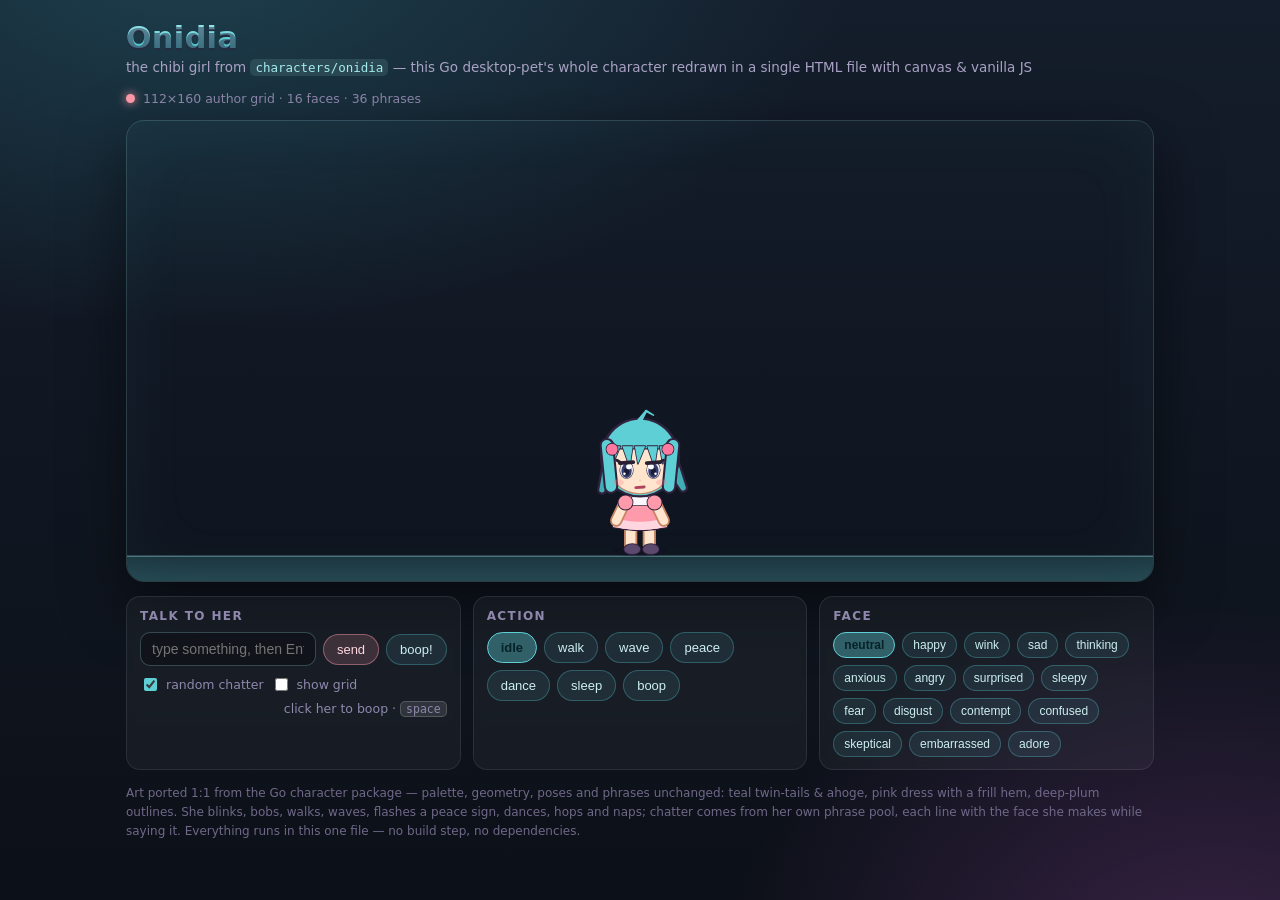
==== onidia.html @ 6a5674d1 "first commit" ====
<!DOCTYPE html>
<html lang="en">
<head>
<meta charset="utf-8">
<meta name="viewport" content="width=device-width, initial-scale=1">
<title>Onidia — chibi desktop pet in one HTML file</title>
<style>
  *{box-sizing:border-box}
  html,body{height:100%}
  body{
    margin:0;color:#e9e6f5;
    font-family:ui-sans-serif,system-ui,"Segoe UI",Roboto,Helvetica,Arial,sans-serif;
    background:
      radial-gradient(1100px 620px at 15% -5%, #1d3f4d 0%, rgba(29,63,77,0) 60%),
      radial-gradient(900px 700px at 95% 110%, #3a2347 0%, rgba(58,35,71,0) 55%),
      linear-gradient(#141d2b,#0c1018);
  }
  .app{max-width:1060px;margin:0 auto;padding:20px 16px 44px;display:flex;flex-direction:column;gap:14px}
  .head{display:flex;align-items:flex-end;justify-content:space-between;gap:16px;flex-wrap:wrap}
  h1{margin:0;font-size:30px;letter-spacing:.5px;
     background:linear-gradient(180deg,#a5ecef,#5fcfd6 55%,#41aeb6);
     -webkit-background-clip:text;background-clip:text;color:transparent;
     text-shadow:0 2px 0 rgba(47,34,62,.5)}
  .sub{margin:4px 0 0;color:#a9a2c4;font-size:13.5px}
  code{background:rgba(165,236,239,.12);color:#a5ecef;padding:1px 5px;border-radius:5px;font-size:12.5px}
  .legend{display:flex;align-items:center;gap:8px;color:#8f88ad;font-size:12.5px}
  .dot{width:9px;height:9px;border-radius:50%;background:#ff9aaa;box-shadow:0 0 10px #ff9aaa}

  .stage-wrap{position:relative;border-radius:18px;overflow:hidden;
    border:1px solid rgba(165,236,239,.18);
    box-shadow:0 22px 60px rgba(0,0,0,.5), inset 0 0 70px rgba(95,207,214,.05)}
  #stage{display:block;width:100%;height:clamp(300px,56vh,460px);cursor:pointer}

  .cards{display:grid;grid-template-columns:repeat(auto-fit,minmax(290px,1fr));gap:12px}
  .card{background:rgba(255,255,255,.045);border:1px solid rgba(255,255,255,.09);
    border-radius:14px;padding:12px 13px;backdrop-filter:blur(4px)}
  .card h2{margin:0 0 9px;font-size:12px;letter-spacing:1.4px;text-transform:uppercase;color:#8f88ad}
  .row{display:flex;flex-wrap:wrap;gap:7px;align-items:center}
  .row.small{margin-top:9px;font-size:12.5px;color:#8f88ad}
  input[type=text]{flex:1 1 150px;min-width:130px;background:rgba(0,0,0,.28);color:#f2eefc;
    border:1px solid rgba(165,236,239,.25);border-radius:10px;padding:8px 11px;font-size:14px;outline:none}
  input[type=text]:focus{border-color:#5fcfd6;box-shadow:0 0 0 3px rgba(95,207,214,.18)}
  .btn{background:rgba(95,207,214,.1);color:#cdeff1;border:1px solid rgba(95,207,214,.3);
    border-radius:999px;padding:7px 13px;font-size:13px;cursor:pointer;transition:.15s}
  .btn:hover{background:rgba(95,207,214,.24);transform:translateY(-1px)}
  .btn.primary{background:rgba(255,154,170,.16);border-color:rgba(255,154,170,.45);color:#ffd6e0}
  .btn.primary:hover{background:rgba(255,154,170,.3)}
  .btn.on{background:rgba(95,207,214,.38);color:#06232a;border-color:#5fcfd6;font-weight:600}
  .btn.face{font-size:12px;padding:5px 10px}
  .chk{display:inline-flex;align-items:center;gap:6px;cursor:pointer;user-select:none}
  .chk input{accent-color:#5fcfd6}
  kbd{background:rgba(255,255,255,.1);border:1px solid rgba(255,255,255,.18);border-radius:5px;
    padding:0 5px;font-size:11.5px;font-family:ui-monospace,monospace}
  .hint{margin-left:auto}
  footer{color:#6f6889;font-size:12px;line-height:1.6}
  footer b{color:#a5ecef;font-weight:600}
</style>
</head>
<body>
<div class="app">
  <header class="head">
    <div>
      <h1>Onidia</h1>
      <p class="sub">the chibi girl from <code>characters/onidia</code> — this Go desktop-pet's whole character redrawn in a single HTML file with canvas &amp; vanilla JS</p>
    </div>
    <div class="legend"><span class="dot"></span>112×160 author grid · 16 faces · 36 phrases</div>
  </header>

  <div class="stage-wrap"><canvas id="stage"></canvas></div>

  <div class="cards">
    <section class="card">
      <h2>Talk to her</h2>
      <div class="row">
        <input id="say" type="text" placeholder="type something, then Enter…" maxlength="140" autocomplete="off">
        <button id="send" class="btn primary">send</button>
        <button id="boop" class="btn">boop!</button>
      </div>
      <div class="row small">
        <label class="chk"><input type="checkbox" id="auto" checked> random chatter</label>
        <label class="chk"><input type="checkbox" id="grid"> show grid</label>
        <span class="hint">click her to boop · <kbd>space</kbd></span>
      </div>
    </section>

    <section class="card">
      <h2>Action</h2>
      <div class="row" id="actions"></div>
    </section>

    <section class="card">
      <h2>Face</h2>
      <div class="row" id="faces"></div>
    </section>
  </div>

  <footer>
    Art ported 1:1 from the Go character package — palette, geometry, poses and phrases unchanged:
    teal twin-tails &amp; ahoge, pink dress with a frill hem, deep-plum outlines.
    She blinks, bobs, walks, waves, flashes a peace sign, dances, hops and naps;
    chatter comes from her own phrase pool, each line with the face she makes while saying it.
    Everything runs in this one file — no build step, no dependencies.
  </footer>
</div>

<script>
'use strict';
// ---------------------------------------------------------------------------
// Onidia — chibi desktop pet, ported to canvas.
//
// This is the Go pet's character redrawn in vanilla JS, so the sprite can be
// opened straight from disk. There is no build step and nothing to install.
//
// Source of truth, kept 1:1 so the two never drift apart:
//   palette, geometry, faces  -> characters/onidia/*.go
//   poses, walk cycle, phrases -> behavior.go
// The art is authored on a fixed 112x160 grid (CX = 56, GROUNDY = 156), and the
// scene is drawn in logical units scaled to CSS pixels; the device-pixel ratio
// is applied only to the canvas context, never to the sprite math.
//
// Drawing order per frame (drawPet) mirrors the Go renderer: hair, legs, body,
// arms, head, then the raised hands on top so waving / peace / disco arms stay
// visible over the hair mass.
// ---------------------------------------------------------------------------

const BASEW = 112, BASEH = 160, CX = 56, GROUNDY = 156;
const TAU = Math.PI * 2;

// The complete Onidia palette (palette.go).
const C = {
  outlineDark: 'rgba(47,34,62,1)', outlineSkin: 'rgba(198,134,100,1)',
  shadow: 'rgba(25,12,35,0.196)',
  hair: 'rgba(95,207,214,1)', hairShade: 'rgba(65,174,182,1)', hairLight: 'rgba(165,236,239,1)',
  tie: 'rgba(255,122,158,1)',
  skin: 'rgba(255,228,206,1)', nose: 'rgba(235,165,140,0.549)', blush: 'rgba(255,120,135,0.275)',
  tear: 'rgba(126,188,255,0.804)', sweat: 'rgba(158,212,255,0.902)', anger: 'rgba(240,78,78,0.922)',
  sclera: 'rgba(253,253,255,1)', iris: 'rgba(54,62,110,1)', pupil: 'rgba(24,28,56,1)', lash: 'rgba(40,32,50,1)',
  mouth: 'rgba(176,66,90,1)', tongue: 'rgba(231,126,143,1)',
  dress: 'rgba(255,154,170,1)', frill: 'rgba(255,214,224,1)', collar: 'rgba(250,248,252,1)',
  shoe: 'rgba(92,74,110,1)',
};

// Phrases: each line carries the face she makes while saying it (phrases.go).
const PHRASES = [
  ['mew~', 'happy'], ['hi there!', 'happy'], ['nice day, huh?', 'happy'],
  ['*stretches*', 'sleepy'], ['boop!', 'wink'], ['you got this!', 'happy'],
  ['brb, napping', 'sleepy'], ['feed me?', 'sad'], ['keep going!', 'happy'],
  ['<3', 'wink'], ['so sleepy...', 'sleepy'], ['watcha doing?', 'thinking'],
  ['la la la~', 'happy'], ['high four!', 'happy'], ['i can walk!', 'happy'],
  ['hmm... where did my sock go?', 'thinking'], ['did i leave the oven on??', 'anxious'],
  ['that shadow moved on its own!!', 'anxious'], ['hey! who took my snack?!', 'angry'],
  ['hmph.', 'angry'], ["ouch... that hurt...", 'sad'], ["i'm fine... really...", 'sad'],
  ['?! you startled me!', 'surprised'], ['*yawn* five more minutes', 'sleepy'],
  ['eep!!', 'fear'], ['that shadow is back!!', 'fear'], ['ew, gross!', 'disgust'],
  ['yuck, no thanks', 'disgust'], ['hmph. as if.', 'contempt'],
  ['sure, keep telling yourself that', 'contempt'], ['wait... what??', 'confused'],
  ["huh? i don't get it", 'confused'], ['are you sure about that?', 'skeptical'],
  ['yeah... right...', 'skeptical'], ["w-wait, don't stare!!", 'embarrassed'],
  ['that was so embarrassing...', 'embarrassed'], ['awoo~!', 'adore'],
  ["you're so warm...", 'adore'], ['nailed it!!', 'happy'],
];

const EXPR_NAMES = ['neutral', 'happy', 'wink', 'sad', 'thinking', 'anxious', 'angry', 'surprised',
  'sleepy', 'fear', 'disgust', 'contempt', 'confused', 'skeptical', 'embarrassed', 'adore'];

// ---- canvas plumbing -------------------------------------------------------

const cv = document.getElementById('stage');
const ctx = cv.getContext('2d');
let S = 4;               // device pixels per logical unit (set on resize)
let viewW = 0, viewH = 0;

function resize() {
  const dpr = Math.min(window.devicePixelRatio || 1, 2);
  const r = cv.getBoundingClientRect();
  viewW = r.width; viewH = r.height;          // CSS pixels; the scene is drawn in these
  cv.width = Math.round(r.width * dpr);
  cv.height = Math.round(r.height * dpr);
  S = Math.max(0.7, (viewH / BASEH) * 0.36);  // 50% smaller
  ctx.setTransform(1, 0, 0, 1, 0, 0);
}

// ---- drawing primitives (mirrors canvas/canvas.go) -------------------------

function ellipsePath(x, y, rx, ry, rotDeg) {
  ctx.beginPath();
  ctx.ellipse(x, y, Math.abs(rx), Math.abs(ry), (rotDeg || 0) * Math.PI / 180, 0, TAU);
}
function circlePath(x, y, r) { ellipsePath(x, y, r, r, 0); }
function polyPath(pts) {
  ctx.beginPath();
  ctx.moveTo(pts[0][0], pts[0][1]);
  for (let i = 1; i < pts.length; i++) ctx.lineTo(pts[i][0], pts[i][1]);
  ctx.closePath();
}
// Taper: a quad joining a round cap at (x1,y1) of radius r1 to one at (x2,y2) of r2.
function taperPath(x1, y1, x2, y2, r1, r2) {
  const a = Math.atan2(y2 - y1, x2 - x1);
  ctx.beginPath();
  ctx.arc(x1, y1, r1, a + Math.PI / 2, a - Math.PI / 2);
  ctx.arc(x2, y2, r2, a - Math.PI / 2, a + Math.PI / 2);
  ctx.closePath();
}

function fEllipse(x, y, rx, ry, rot, col) { ellipsePath(x, y, rx, ry, rot); ctx.fillStyle = col; ctx.fill(); }
function fCircle(x, y, r, col) { circlePath(x, y, r); ctx.fillStyle = col; ctx.fill(); }
function fPoly(pts, col) { polyPath(pts); ctx.fillStyle = col; ctx.fill(); }
function fCapsule(x1, y1, x2, y2, r, col) {
  ctx.lineCap = 'round'; ctx.strokeStyle = col; ctx.lineWidth = r * 2;
  ctx.beginPath(); ctx.moveTo(x1, y1); ctx.lineTo(x2, y2); ctx.stroke();
}
function fTaper(x1, y1, x2, y2, r1, r2, col) { taperPath(x1, y1, x2, y2, r1, r2); ctx.fillStyle = col; ctx.fill(); }

// Outlined variants: stroke the boundary (half in, half out), then fill over
// the inner half — the same ring the Go canvas blits per shape.
function ring(col, ow) { ctx.lineJoin = 'round'; ctx.strokeStyle = col; ctx.lineWidth = ow; ctx.stroke(); }
function oEllipse(x, y, rx, ry, rot, ow, fill, oc) {
  ellipsePath(x, y, rx, ry, rot); ring(oc, ow); ctx.fillStyle = fill; ctx.fill();
}
function oCircle(x, y, r, ow, fill, oc) { oEllipse(x, y, r, r, 0, ow, fill, oc); }
function oPoly(pts, ow, fill, oc) { polyPath(pts); ring(oc, ow); ctx.fillStyle = fill; ctx.fill(); }
function oCapsule(x1, y1, x2, y2, r, ow, fill, oc) {
  ctx.lineCap = 'round';
  ctx.strokeStyle = oc; ctx.lineWidth = (r + ow) * 2;
  ctx.beginPath(); ctx.moveTo(x1, y1); ctx.lineTo(x2, y2); ctx.stroke();
  ctx.strokeStyle = fill; ctx.lineWidth = r * 2;
  ctx.beginPath(); ctx.moveTo(x1, y1); ctx.lineTo(x2, y2); ctx.stroke();
}
function oTaper(x1, y1, x2, y2, r1, r2, ow, fill, oc) {
  taperPath(x1, y1, x2, y2, r1 + ow, r2 + ow); ctx.fillStyle = oc; ctx.fill();
  taperPath(x1, y1, x2, y2, r1, r2); ctx.fillStyle = fill; ctx.fill();
}

// ---- eyes (face_parts.go) --------------------------------------------------

// Standard open anime eye; idx/idy shift the gaze, ik scales iris+pupil.
function eyeOpenStd(ex, eyeY, side, idx, idy, ik) {
  oEllipse(ex, eyeY, 6.2, 8.2, 0, 1.2, C.sclera, C.lash);
  fEllipse(ex + idx, eyeY + 0.8 + idy * ik, 5.0 * ik, 7.0 * ik, 0, C.iris);
  fEllipse(ex + idx, eyeY + 1.6 + idy * ik, 2.5 * ik, 3.7 * ik, 0, C.pupil);
  fCircle(ex + idx - 2.2 * side * ik, eyeY + 0.8 + idy * ik - 4.0 * ik, 2.6 * ik, C.sclera);
  fCircle(ex + idx + 2.0 * side * ik, eyeY + 0.8 + idy * ik + 2.8 * ik, 1.2 * ik, C.sclera);
  fCapsule(ex - 6.4, eyeY - 6.6, ex + 6.4, eyeY - 7.6, 1.9, C.lash);            // upper lash
  fCapsule(ex + side * 6.2, eyeY - 7.4, ex + side * 9.4, eyeY - 9.4, 1.4, C.lash); // wing
}
// Shocked eye: extra white all around a normal-size iris.
function eyeBig(ex, eyeY, side) {
  oEllipse(ex, eyeY, 7.3, 9.7, 0, 1.2, C.sclera, C.lash);
  fEllipse(ex, eyeY + 0.6, 4.6, 6.6, 0, C.iris);
  fEllipse(ex, eyeY + 1.2, 2.2, 3.4, 0, C.pupil);
  fCircle(ex - 2.2 * side, eyeY - 3.4, 2.4, C.sclera);
  fCircle(ex + 2.0 * side, eyeY + 3.9, 1.2, C.sclera);
  fCapsule(ex - 7.2, eyeY - 8.2, ex + 7.2, eyeY - 9.0, 1.9, C.lash);
  fCapsule(ex + side * 7.0, eyeY - 8.8, ex + side * 10.2, eyeY - 10.8, 1.4, C.lash);
}
// Wide whites around a shrunken iris (anxiety / fear).
function eyeStartled(ex, eyeY, side) {
  oEllipse(ex, eyeY, 6.8, 9.0, 0, 1.2, C.sclera, C.lash);
  fEllipse(ex, eyeY + 0.5, 3.1, 4.3, 0, C.iris);
  fEllipse(ex, eyeY + 0.9, 1.5, 2.3, 0, C.pupil);
  fCircle(ex - 1.6 * side, eyeY - 2.2, 1.4, C.sclera);
  fCapsule(ex - 6.8, eyeY - 7.2, ex + 6.8, eyeY - 8.2, 1.9, C.lash);
  fCapsule(ex + side * 6.6, eyeY - 8.0, ex + side * 9.6, eyeY - 10.0, 1.4, C.lash);
}
// Adoring eye: extra-big sparkling whites around a big shiny iris.
function eyeAdore(ex, eyeY, side) {
  oEllipse(ex, eyeY, 8.0, 10.6, 0, 1.2, C.sclera, C.lash);
  fEllipse(ex, eyeY + 0.8, 5.4, 7.6, 0, C.iris);
  fEllipse(ex, eyeY + 1.5, 2.7, 3.9, 0, C.pupil);
  fCircle(ex - 2.6 * side, eyeY - 3.4, 3.0, C.sclera);
  fCircle(ex + 2.4 * side, eyeY - 2.0, 1.5, C.sclera);
  fCircle(ex + 2.0 * side, eyeY + 3.2, 1.1, C.sclera);
  fCapsule(ex - 7.8, eyeY - 9.2, ex + 7.8, eyeY - 10.0, 2.0, C.lash);
  fCapsule(ex + side * 7.6, eyeY - 9.8, ex + side * 10.6, eyeY - 11.8, 1.5, C.lash);
}

// Closed-eye shapes, brows, mouths and the little extras (face_parts.go).

function eyeArcUp(ex, eyeY, side) {                  // happy ^ ^ eye
  fCapsule(ex - 5.5, eyeY + 1.6, ex - 2.0, eyeY - 2.4, 2.0, C.lash);
  fCapsule(ex - 2.0, eyeY - 2.4, ex + 2.0, eyeY - 2.4, 2.0, C.lash);
  fCapsule(ex + 2.0, eyeY - 2.4, ex + 5.5, eyeY + 1.6, 2.0, C.lash);
  fCapsule(ex + side * 5.2, eyeY - 1.2, ex + side * 8.6, eyeY - 3.6, 1.4, C.lash);
}
function eyeArcDown(ex, eyeY, side) {                // droopy sleepy u eye
  fCapsule(ex - 5.5, eyeY - 1.8, ex - 2.0, eyeY + 2.0, 2.0, C.lash);
  fCapsule(ex - 2.0, eyeY + 2.0, ex + 2.0, eyeY + 2.0, 2.0, C.lash);
  fCapsule(ex + 2.0, eyeY + 2.0, ex + 5.5, eyeY - 1.8, 2.0, C.lash);
  fCapsule(ex + side * 5.2, eyeY + 1.2, ex + side * 8.4, eyeY + 3.2, 1.3, C.lash);
}
function eyePinched(ex, eyeY, side) {                // embarrassed >_< squint
  fCapsule(ex - 5.5, eyeY + 2.2, ex - 1.2, eyeY - 0.8, 1.7, C.lash);
  fCapsule(ex - 1.2, eyeY - 0.8, ex + 1.2, eyeY - 0.8, 1.7, C.lash);
  fCapsule(ex + 1.2, eyeY - 0.8, ex + 5.5, eyeY + 2.2, 1.7, C.lash);
  fCapsule(ex + side * 5.2, eyeY + 0.4, ex + side * 8.6, eyeY + 1.6, 1.3, C.lash);
}
function eyeClosedLine(ex, eyeY, side) {             // plain blink line
  fCapsule(ex - 6.5, eyeY - 1.5, ex + 6.5, eyeY - 2.2, 1.9, C.lash);
  fCapsule(ex + side * 6.2, eyeY - 2.0, ex + side * 9.2, eyeY - 4.0, 1.4, C.lash);
}
function eyeHalfLidded(ex, eyeY, side) {             // contempt half-lid
  oEllipse(ex, eyeY, 6.2, 7.4, 0, 1.2, C.sclera, C.lash);
  fEllipse(ex, eyeY + 1.0, 4.8, 5.6, 0, C.iris);
  fEllipse(ex, eyeY + 1.5, 2.4, 3.0, 0, C.pupil);
  fCircle(ex - 2.2 * side, eyeY - 1.6, 2.4, C.sclera);
  fCapsule(ex - 6.4, eyeY - 2.8, ex + 6.4, eyeY - 3.8, 2.4, C.lash);
  fCapsule(ex + side * 6.2, eyeY - 3.6, ex + side * 9.4, eyeY - 5.6, 1.6, C.lash);
}

function browWorried(dy) {                           // inner ends up
  fCapsule(CX - 20, 64.5 + dy, CX - 8, 60.5 + dy, 1.7, C.lash);
  fCapsule(CX + 20, 64.5 + dy, CX + 8, 60.5 + dy, 1.7, C.lash);
}
function browAngry(dy) {                             // steep V, inner ends down
  fCapsule(CX - 20, 58.5 + dy, CX - 8, 63.5 + dy, 2.1, C.lash);
  fCapsule(CX + 20, 58.5 + dy, CX + 8, 63.5 + dy, 2.1, C.lash);
}
function browRaisedOne(dy) {                         // skeptical lift over right eye
  fCapsule(CX + 8, 57.5 + dy, CX + 21, 59.2 + dy, 1.6, C.lash);
}
function browHighBoth(dy) {                          // surprise
  fCapsule(CX - 19, 57.5 + dy, CX - 8, 58.6 + dy, 1.5, C.lash);
  fCapsule(CX + 19, 57.5 + dy, CX + 8, 58.6 + dy, 1.5, C.lash);
}
function browLowFlat(dy) {                           // disgust
  fCapsule(CX - 20, 63.5 + dy, CX - 8, 63.5 + dy, 1.8, C.lash);
  fCapsule(CX + 20, 63.5 + dy, CX + 8, 63.5 + dy, 1.8, C.lash);
}
function browUneven(dy) {                            // confused: one up, one low
  fCapsule(CX + 8, 57.5 + dy, CX + 21, 59.2 + dy, 1.6, C.lash);
  fCapsule(CX - 20, 63.5 + dy, CX - 8, 63.5 + dy, 1.8, C.lash);
}

function mouthOpenSmile(my, openness) {
  const r = 3.0 + 3.0 * openness, open = [];
  for (let i = 0; i <= 10; i++) {
    const th = Math.PI * i / 10;
    open.push([CX + Math.cos(th) * r, my - 1.5 + Math.sin(th) * r]);
  }
  fPoly(open, C.mouth);
  const tr = r * 0.55, tongue = [];
  for (let i = 0; i <= 6; i++) {
    const th = Math.PI * i / 6;
    tongue.push([CX + Math.cos(th) * tr, my + 1.2 + Math.sin(th) * tr]);
  }
  fPoly(tongue, C.tongue);
}
function mouthFrown(my) {
  fCapsule(CX - 4.5, my + 1.3, CX - 1.5, my - 0.2, 1.5, C.mouth);
  fCapsule(CX - 1.5, my - 0.2, CX + 1.5, my - 0.2, 1.5, C.mouth);
  fCapsule(CX + 1.5, my - 0.2, CX + 4.5, my + 1.3, 1.5, C.mouth);
}
function mouthSquiggle(my) {                          // nervous wavy line
  fCapsule(CX - 5.5, my + 0.6, CX - 2.8, my - 0.9, 1.4, C.mouth);
  fCapsule(CX - 2.8, my - 0.9, CX, my + 0.6, 1.4, C.mouth);
  fCapsule(CX, my + 0.6, CX + 2.8, my - 0.9, 1.4, C.mouth);
  fCapsule(CX + 2.8, my - 0.9, CX + 5.5, my + 0.6, 1.4, C.mouth);
}
function mouthFlatSide(my) { fCapsule(CX - 5.5, my + 0.2, CX - 1.0, my - 0.6, 1.3, C.mouth); }
function mouthSmirk(my) {
  fCapsule(CX - 4.5, my + 0.4, CX - 1.5, my - 0.7, 1.5, C.mouth);
  fCapsule(CX - 1.5, my - 0.7, CX + 1.5, my - 1.1, 1.5, C.mouth);
  fCapsule(CX + 1.5, my - 1.1, CX + 5.0, my + 0.1, 1.5, C.mouth);
}
function mouthSmallO(my, w, h) {
  fEllipse(CX, my + 0.8, w, h, 0, C.mouth);
  fEllipse(CX, my + 1.7, w * 0.55, h * 0.5, 0, C.tongue);
}
// Animated talking mouth: a rounded cavity whose jaw follows `open`.
function mouthTalk(my, open) {
  const mw = 5.0 + 4.0 * open, mh = 1.8 + 7.2 * open, cy = my + 1.2 + 2.2 * open;
  fEllipse(CX, cy, mw, mh, 0, C.mouth);
  if (open > 0.25) fEllipse(CX, cy + mh * 0.35, mw * 0.55, mh * 0.45, 0, C.tongue);
}
// Slow sleeping breath: the mouth eases open and shut on a soft sine.
function mouthBreath(my, breath) {
  const bw = 4.2 + 2.8 * breath, bh = 1.4 + 6.0 * breath, cy = my + 1.2 + 1.8 * breath;
  fEllipse(CX, cy, bw, bh, 0, C.mouth);
  if (breath > 0.35) fEllipse(CX, cy + bh * 0.30, bw * 0.5, bh * 0.42, 0, C.tongue);
}

function blushPair(dy, k) {
  fEllipse(CX - 21, 84 + dy, 5.5 * k, 3.0 * k, 0, C.blush);
  fEllipse(CX + 21, 84 + dy, 5.5 * k, 3.0 * k, 0, C.blush);
}
// Liquid drop with its fat end at (x,y) and the thin tail above.
function dropAt(x, y, col) {
  fTaper(x, y - 6.5, x, y, 1.0, 3.0, col);
  fCircle(x - 1.0, y - 2.4, 0.9, 'rgba(255,255,255,0.667)');
}
function angerMark(x, y) {                           // manga anger vein
  const s = Math.SQRT2;
  for (const [dx, dy] of [[1, 1], [-1, 1], [1, -1], [-1, -1]]) {
    fTaper(x + dx * 2.6 / s, y + dy * 2.6 / s, x + dx * 6.6 / s, y + dy * 6.6 / s, 1.7, 0.7, C.anger);
  }
}
function noseScrunch(dy) {                           // disgust wrinkle
  fCapsule(CX - 2.5, 79 + dy, CX + 2.5, 79 + dy, 0.7, C.nose);
  fCapsule(CX - 1.5, 80.5 + dy, CX + 1.5, 80.5 + dy, 0.7, C.nose);
}
function swirlMark(x, y) {                           // confused thought swirl
  const pts = [];
  for (let i = 0; i <= 22; i++) {
    const th = Math.PI * i / 5, r = 1.0 + i * 0.22;
    pts.push([x + Math.cos(th) * r, y + Math.sin(th) * r]);
  }
  for (let i = 0; i < pts.length - 1; i++) {
    fCapsule(pts[i][0], pts[i][1], pts[i + 1][0], pts[i + 1][1], 0.9, C.lash);
  }
}

// ---- face composition (face.go) -------------------------------------------

// Renders eyes, brows, mouth and expression extras for one frame. Blinking
// stays independent and closes any open eye, except where the expression
// already implies shut ones.
function drawFace(p, dy) {
  const eyeY = 72 + dy, my = 89 + dy;
  const leftShut = p.blink >= 0.5 || p.expr === 'happy' || p.expr === 'sleepy' || p.expr === 'embarrassed';
  const rightShut = leftShut || p.expr === 'wink';

  for (const side of [-1, 1]) {
    const ex = CX + side * 13;
    const shut = side < 0 ? leftShut : rightShut;
    if (shut && p.expr === 'sleepy') eyeArcDown(ex, eyeY, side);
    else if (shut && p.expr === 'embarrassed') eyePinched(ex, eyeY, side);
    else if (shut) eyeArcUp(ex, eyeY, side);
    else if (p.blink >= 0.5) eyeClosedLine(ex, eyeY, side);
    else switch (p.expr) {
      case 'surprised': eyeBig(ex, eyeY, side); break;
      case 'adore': eyeAdore(ex, eyeY, side); break;
      case 'anxious': case 'fear': eyeStartled(ex, eyeY, side); break;
      case 'sad': eyeOpenStd(ex, eyeY, side, 0, 1.8, 0.82); break;        // downcast
      case 'angry': eyeOpenStd(ex, eyeY, side, 0, 0.6, 0.72); break;     // narrowed glare
      case 'thinking': eyeOpenStd(ex, eyeY, side, -2.6, -2.2, 0.92); break; // gaze aside
      case 'disgust': eyeOpenStd(ex, eyeY, side, 2.5, 0, 0.72); break;   // looking aside
      case 'contempt': eyeHalfLidded(ex, eyeY, side); break;
      case 'confused': eyeOpenStd(ex, eyeY, side, -1.5, 0, 0.85); break;
      case 'skeptical': eyeOpenStd(ex, eyeY, side, 2.0, 0, 0.78); break;
      default: eyeOpenStd(ex, eyeY, side, 0, 0, 1);
    }
  }

  fEllipse(CX, 82 + dy, 0.9, 0.8, 0, C.nose);      // nose dot

  switch (p.expr) {
    case 'happy':
      blushPair(dy, 1.35); mouthOpenSmile(my, 0.6); break;
    case 'wink':
      blushPair(dy, 1.1); mouthOpenSmile(my, 0.35); break;
    case 'sad':
      browWorried(dy); dropAt(CX + 24, 87 + dy, C.tear); mouthFrown(my); break;
    case 'thinking':
      browRaisedOne(dy); mouthFlatSide(my); break;
    case 'anxious':
      browWorried(dy); dropAt(CX + 27, 67 + dy, C.sweat); mouthSquiggle(my); break;
    case 'angry':
      browAngry(dy); blushPair(dy, 1.15); angerMark(CX + 29, 61 + dy); mouthFrown(my); break;
    case 'surprised':
      browHighBoth(dy); mouthSmallO(my, 2.6, 3.4); break;
    case 'adore':
      browHighBoth(dy); blushPair(dy, 1.5);
      dropAt(CX - 20, 88 + dy, C.tear);            // tears of delight
      dropAt(CX + 20, 88 + dy, C.tear);
      mouthOpenSmile(my, 0.55); break;
    case 'sleepy':
      if (p.breath <= 0.03) mouthSmallO(my, 2.0, 2.5);
      break;
    case 'fear':
      browWorried(dy); dropAt(CX - 22, 82 + dy, C.sweat); dropAt(CX + 22, 82 + dy, C.sweat);
      mouthSquiggle(my); break;
    case 'disgust':
      browLowFlat(dy); noseScrunch(dy); mouthSquiggle(my); break;
    case 'contempt':
      browRaisedOne(dy); mouthSmirk(my); break;
    case 'confused':
      browUneven(dy); swirlMark(CX + 28, 60 + dy); mouthSquiggle(my); break;
    case 'skeptical':
      browRaisedOne(dy); mouthFlatSide(my); break;
    case 'embarrassed':
      blushPair(dy, 1.8); mouthSquiggle(my); break;
    default:                                        // neutral: gentle smile
      blushPair(dy, 1.0);
      fCapsule(CX - 4, my, CX + 4, my - 0.6, 1.4, C.mouth);
  }

  if (p.talk > 0.03 && p.expr !== 'sleepy') {
    // Talking flap: while a bubble is up the jaw flaps over the static mouth
    // (eyes, brows, blush untouched).
    mouthTalk(my, Math.min(Math.max(p.talk, 0), 1));
  }
  if (p.breath > 0.03) mouthBreath(my, Math.min(Math.max(p.breath, 0), 1));
}

// ---- head (draw_head.go) ----------------------------------------------------

// Head geometry, tuned pair-wise with the face furniture above.
const FACE_R = 31.5, BACK_R = 36.5, CAP_R = 35.5, CAP_CY = 59.0, BROW_Y = 51.0;

// The part of a circle above yLine, as a polygon.
function bangsSegment(cyc, r, yLine) {
  const sinT = Math.min(Math.max((cyc - yLine) / r, 0.05), 0.95);
  const t0 = Math.asin(sinT), n = 22, pts = [];
  for (let i = 0; i <= n; i++) {
    const th = t0 + (Math.PI - 2 * t0) * i / n;
    pts.push([CX + Math.cos(th) * r, cyc - Math.sin(th) * r]);
  }
  const chordHalf = Math.sqrt(Math.max(r * r - (cyc - yLine) * (cyc - yLine), 1));
  pts.push([CX - chordHalf, yLine]);
  return pts;
}

function drawHead(p, dy) {
  fCircle(CX, 60 + dy, BACK_R + 2.2, C.outlineDark);   // back hair mass
  fCircle(CX, 60 + dy, BACK_R, C.hair);

  oCircle(CX, 63 + dy, FACE_R, 2.0, C.skin, C.outlineSkin);

  oPoly(bangsSegment(CAP_CY + dy, CAP_R, BROW_Y + dy), 2.2, C.hair, C.outlineDark);

  // Fringe spikes dipping onto the forehead.
  for (let i = 0; i < 5; i++) {
    const bx = CX - 24 + i * 12;
    const jit = i % 2 === 0 ? -2.0 : 2.0;
    const tipY = i % 2 === 0 ? 66.0 + dy : 69.0 + dy;
    oPoly([[bx - 5, 49 + dy], [bx + 5, 49 + dy], [bx + jit, tipY]], 1.6, C.hair, C.outlineDark);
  }

  // Side locks framing the face.
  oCapsule(CX - 32, 48 + dy, CX - 28, 88 + dy, 5, 2.0, C.hair, C.outlineDark);
  oCapsule(CX + 32, 48 + dy, CX + 28, 88 + dy, 5, 2.0, C.hair, C.outlineDark);

  fTaper(CX - 2, 27 + dy, CX + 6, 15 + dy, 2.8, 1.1, C.hair);   // ahoge
  fTaper(CX + 6, 15 + dy, CX + 13, 19 + dy, 1.1, 0.8, C.hair);

  oCircle(CX - 27, 52 + dy, 5.4, 1.6, C.tie, C.outlineDark);    // hair ties
  oCircle(CX + 27, 52 + dy, 5.4, 1.6, C.tie, C.outlineDark);

  drawFace(p, dy);
}

// ---- body (draw_body.go) ---------------------------------------------------

function drawTwinTails(p, dy) {
  const swayRad = p.tailSway * Math.PI / 180;
  for (const side of [-1, 1]) {
    const ax = CX + side * 25, ay = 55 + dy;
    const ang = side * 22 * Math.PI / 180 + swayRad;
    const tx = ax + Math.sin(ang) * 38, ty = ay + Math.cos(ang) * 38;
    oTaper(ax, ay, tx, ty, 8, 2.6, 2.2, C.hairShade, C.outlineDark);
    fTaper(ax + side * 3, ay + 7, ax * 0.4 + tx * 0.6, ay * 0.4 + ty * 0.6, 2.2, 1.0, C.hairLight);
  }
}

function drawLegs(p, dy) {
  const swing = p.legSwing;
  const footBaseY = p.hop ? 137.0 : 147.0;
  const sw = p.hop ? swing * 0.3 : swing;
  for (const side of [-1, 1]) {
    const hipX = CX + side * 9, footX = CX + side * 9 + side * sw;
    const lift = side < 0 ? p.stepLiftL : p.stepLiftR;
    const fy = footBaseY + dy - lift;
    oCapsule(hipX, 116 + dy, footX, fy - 2, 4.6, 1.8, C.skin, C.outlineSkin);
    oEllipse(footX + 1.5, fy + 1.5, 7.6, 4.8, 0, 1.8, C.shoe, C.outlineDark);
  }
}

function drawBody(p, dy) {
  const shY = 96 + dy, hemY = 127 + dy;
  oCapsule(CX, 86 + dy, CX, 99 + dy, 4, 1.6, C.skin, C.outlineSkin);   // neck

  const hem = t => [CX + t * 26, hemY + 3 * Math.cos(t * Math.PI / 2)];
  const pts = [[CX - 12, shY], [CX + 12, shY], [CX + 26, hemY]];
  for (let i = 8; i >= -8; i--) pts.push(hem(i / 8));
  oPoly(pts, 2.2, C.dress, C.outlineDark);

  // Frill strip along the hem.
  const frill = [];
  for (let i = 8; i >= -8; i--) {
    const t = i / 8;
    frill.push([CX + t * 25, hemY - 8 + 3 * Math.cos(t * Math.PI / 2)]);
  }
  for (let i = -8; i <= 8; i++) frill.push(hem(i / 8));
  fPoly(frill, C.frill);

  oPoly([[CX - 7, shY + 1], [CX + 7, shY + 1], [CX + 10, shY + 10], [CX - 10, shY + 10]],
    1.4, C.collar, C.outlineDark);
}

function drawArms(p, dy) {
  const armSwing = -p.legSwing * 0.45;
  for (const side of [-1, 1]) {
    const sx = CX + side * 14, sy = 102 + dy;
    // Skip the hands that drawTopArms repaints over the head, so they are not
    // drawn twice (once resting, once raised).
    if (p.wave && side > 0) continue;
    if (p.peace && side > 0) continue;
    if (p.dance) continue;
    let hx, hy;
    if (p.armUp) { hx = CX + side * 34; hy = 72 + dy; }
    else { hx = CX + side * 23 + armSwing * side; hy = 121 + dy; }
    oCapsule(sx, sy, hx, hy, 4.2, 1.7, C.skin, C.outlineSkin);
    oCircle(sx, sy + 1.5, 6.8, 1.7, C.dress, C.outlineDark);   // puff sleeve
  }
}

// The waving, peace and disco hands travel up beside the hair, so they are
// repainted on the top layer, after the head (drawArms runs below the head).
function drawTopArms(p, dy) {
  if (p.wave) {
    // The waving palm swings beside the hair, so this arm must draw over it.
    const swing = Math.sin(TAU * p.wavePhase) * 6;
    const sx = CX + 14, sy = 102 + dy, hx = CX + 34 + swing, hy = 72 + dy;
    oCapsule(sx, sy, hx, hy, 4.2, 1.7, C.skin, C.outlineSkin);
    oCircle(sx, sy + 1.5, 6.8, 1.7, C.dress, C.outlineDark);
    oCircle(hx, hy, 5.6, 1.7, C.skin, C.outlineSkin);   // waving palm
  }
  if (p.peace) {
    // V-sign hand over the head layer: two fingers plus a mitten hand.
    const hx = CX + 34, hy = 72 + dy;
    oCapsule(hx - 1.5, hy - 2, hx - 6, hy - 15, 1.9, 1.2, C.skin, C.outlineSkin);
    oCapsule(hx + 1.5, hy - 2, hx + 6, hy - 14, 1.9, 1.2, C.skin, C.outlineSkin);
    oCircle(hx, hy, 5.4, 1.7, C.skin, C.outlineSkin);
  }
  if (p.dance) {
    // Disco-point arms over the hair, trading up and down every beat.
    for (const side of [-1, 1]) {
      const lift = side < 0 ? p.danceLiftL : p.danceLiftR;
      oCapsule(CX + side * 14, 102 + dy, CX + side * 30, 97 + dy + lift, 4.2, 1.7, C.skin, C.outlineSkin);
      oCircle(CX + side * 14, 102 + dy + 1.5, 6.8, 1.7, C.dress, C.outlineDark);
    }
  }
}

// One full frame, shadow included (drawPet).
function drawPet(p) {
  const dy = p.bob;
  const shrink = p.hop ? 0.7 : 1.0;
  fEllipse(CX, 152, 26 * shrink, 5 * shrink, 0, C.shadow);   // ground shadow

  drawTwinTails(p, dy);   // hair is the bottom layer of the figure
  drawLegs(p, dy);
  drawBody(p, dy);
  drawArms(p, dy);
  drawHead(p, dy);
  drawTopArms(p, dy);
}

// ---- speech bubble (bubble.go) --------------------------------------------

const BUB = { fill: '#fcfaff', outline: '#2f223e', text: '#2d263c',
  thinkFill: '#ece8f6', thinkEdge: '#bab2d0', thinkText: '#6e6684' };
const BUB_PAD_X = 12, BUB_PAD_Y = 9, BUB_CORNER = 8;

// Comic bubble: rounded body, dark rim, a tail aimed at her head.
function roundRect(x, y, w, h, r) {
  ctx.beginPath();
  ctx.moveTo(x + r, y);
  ctx.arcTo(x + w, y, x + w, y + h, r);
  ctx.arcTo(x + w, y + h, x, y + h, r);
  ctx.arcTo(x, y + h, x, y, r);
  ctx.arcTo(x, y, x + w, y, r);
  ctx.closePath();
}

// Greedy word wrap, capped at maxLines; a dropped word becomes "..." on the
// last line (layoutText + bubbleEllipsis in bubble.go).
function wrapText(text, maxW, maxLines) {
  const lines = [];
  let line = '', dropped = false;
  for (const w of text.split(/\s+/)) {
    const t = line ? line + ' ' + w : w;
    if (ctx.measureText(t).width > maxW && line) {
      if (lines.length === maxLines - 1) { dropped = true; break; }
      lines.push(line);
      line = w;
    } else line = t;
  }
  if (line && lines.length < maxLines) lines.push(line);
  if (dropped) {
    const keep = maxW - ctx.measureText('...').width;
    let last = lines[maxLines - 1] || '';
    while (last && ctx.measureText(last + '...').width > keep) last = last.slice(0, -1);
    lines[maxLines - 1] = last + '...';
  }
  return lines;
}

// Soft-edged comic pop so a new bubble arrives with a little bounce.
function drawBubble(x, y, text, pop) {
  const fs = Math.max(13, Math.round(S * 4.4));
  ctx.font = `600 ${fs}px "Trebuchet MS", "Segoe UI", system-ui, sans-serif`;
  const lines = wrapText(text, Math.min(24 * fs * 0.52, viewW * 0.34), 3);
  const lh = Math.round(fs * 1.35);
  let tw = 0;
  for (const l of lines) tw = Math.max(tw, ctx.measureText(l).width);
  const bw = Math.ceil(tw) + BUB_PAD_X * 2;
  const bh = lines.length * lh + BUB_PAD_Y * 2;
  const ow = Math.max(2, S * 0.5);
  const tailW = fs * 1.15, tailH = fs * 0.85;      // tail scales with the text

  ctx.save();
  ctx.translate(x, y);
  ctx.scale(pop, pop);
  ctx.translate(-x, -y);
  ctx.lineJoin = 'round';
  ctx.shadowColor = 'rgba(0,0,0,.35)';
  ctx.shadowBlur = 10 * pop;
  ctx.shadowOffsetY = 3 * pop;

  // Tail first, so the body covers its base.
  ctx.beginPath();
  ctx.moveTo(x - tailW / 2, y + bh - 1);
  ctx.lineTo(x, y + bh + tailH);
  ctx.lineTo(x + tailW / 2, y + bh - 1);
  ctx.closePath();
  ctx.fillStyle = BUB.outline; ctx.fill();
  ctx.shadowColor = 'transparent';
  ctx.fillStyle = BUB.fill;
  ctx.beginPath();
  ctx.moveTo(x - tailW / 2, y + bh - 1);
  ctx.lineTo(x, y + bh + tailH);
  ctx.lineTo(x + tailW / 2, y + bh - 1);
  ctx.closePath();
  ctx.fill();

  roundRect(x - bw / 2, y - bh, bw, bh, BUB_CORNER);
  ctx.fillStyle = BUB.outline; ctx.fill();
  ctx.shadowColor = 'transparent';
  roundRect(x - bw / 2, y - bh, bw, bh, BUB_CORNER);
  ctx.fillStyle = BUB.fill; ctx.fill();
  ctx.lineWidth = ow; ctx.strokeStyle = BUB.outline; ctx.stroke();

  ctx.fillStyle = BUB.text;
  ctx.textAlign = 'center';
  ctx.textBaseline = 'middle';
  lines.forEach((l, i) => ctx.fillText(l, x, y - bh + BUB_PAD_Y + lh * (i + 0.5)));
  ctx.restore();
  ctx.textAlign = 'left';
  ctx.textBaseline = 'alphabetic';
}

// Thought cloud: overlapping discs, rims drawn rim-then-fill (bubble_page.go).
function drawThink(x, y, text, pop) {
  const fs = Math.max(12, Math.round(S * 3.4));
  ctx.font = `500 ${fs}px "Trebuchet MS", "Segoe UI", system-ui, sans-serif`;
  const lines = wrapText(text, Math.min(30 * fs * 0.5, viewW * 0.34), 6);
  const lh = Math.round(fs * 1.3);
  let tw = 0;
  for (const l of lines) tw = Math.max(tw, ctx.measureText(l).width);
  const bw = tw + fs * 1.6, bh = lines.length * lh + fs * 1.1;
  const rim = Math.max(1.5, S * 0.38);

  ctx.save();
  ctx.translate(x, y);
  ctx.scale(pop, pop);
  ctx.translate(-x, -y);
  ctx.lineJoin = 'round';

  // Trailing dots down to her head.
  for (let i = 0; i < 2; i++) {
    const r = (3.2 - i * 1.1) * S * 0.5;
    fCircle(x - 6 * S * 0.5, y - bh / 2 + 10 * S * 0.5 + i * 9 * S * 0.5, r, BUB.thinkFill);
  }

  const cy = y - bh / 2, discs = [
    [x, cy, bw / 2, bh / 2],
    [x - bw / 2 + bh * 0.3, cy, bh * 0.36, bh * 0.4],
    [x + bw / 2 - bh * 0.3, cy, bh * 0.36, bh * 0.4],
  ];
  for (const [dx, dy, rx, ry] of discs) {
    ellipsePath(dx, dy, rx + rim, ry + rim, 0);
    ctx.fillStyle = BUB.thinkEdge; ctx.fill();
  }
  for (const [dx, dy, rx, ry] of discs) {
    ellipsePath(dx, dy, rx, ry, 0);
    ctx.fillStyle = BUB.thinkFill; ctx.fill();
  }

  ctx.fillStyle = BUB.thinkText;
  ctx.textAlign = 'center';
  ctx.textBaseline = 'middle';
  lines.forEach((l, i) => ctx.fillText(l, x, cy + lh * (i - (lines.length - 1) / 2)));
  ctx.restore();
  ctx.textAlign = 'left';
  ctx.textBaseline = 'alphabetic';
}

// ---- the pet brain ---------------------------------------------------------

const IDLE_MS = 4200;                     // how long she rests between actions
const pet = {
  x: 0, dir: 1, speed: 40,               // logical units per second
  action: 'idle', until: 0, t: 0,         // current action + when it ends
  facing: 1, exprForced: false,
  expr: 'neutral', exprUntil: 0,
  blinkNext: 2, blinkUntil: 0,
  talkUntil: 0,
  bubble: null, bubbleUntil: 0,           // {text, kind, born, life}
  nextChatter: 3.5,
};

function newPose() {
  return {
    bob: 0, legSwing: 0, stepLiftL: 0, stepLiftR: 0, tailSway: 0,
    blink: 0, armUp: false, peace: false, wave: false, wavePhase: 0,
    dance: false, danceLiftL: 0, danceLiftR: 0, hop: false,
    expr: pet.expr, talk: 0, breath: 0,
  };
}

function setAction(a, secs) {
  pet.action = a;
  pet.until = pet.t + secs;
  if (a === 'idle') pet.expr = 'neutral';
}

function say(text, expr, opts = {}) {
  const e = expr || 'neutral';
  pet.bubble = { text, kind: opts.think ? 'think' : 'speak', born: pet.t, life: opts.life || (2.2 + text.length * 0.055) };
  pet.bubbleUntil = pet.t + pet.bubble.life;
  pet.expr = e;
  pet.exprUntil = pet.bubbleUntil;
  pet.talkUntil = pet.bubbleUntil;
  if (opts.stop) { setAction('idle', 0.1); pet.exprForced = true; }
}

// Pin a face for a while (the Face buttons), ignoring what the action wants.
function setFace(e, secs = 3) {
  pet.expr = e;
  pet.exprUntil = pet.t + secs;
  pet.exprForced = true;
  pet.bubble = null;
  pet.talkUntil = 0;
}

function boop() {
  const lines = [['boop!', 'wink'], ['eep!!', 'surprised'], ['mew~', 'happy'], ['hey!!', 'angry'], ['*giggles*', 'happy']];
  const [t, e] = lines[(Math.random() * lines.length) | 0];
  setAction('happy', 1.6);
  say(t, e);
}

// She answers you in her own words, matched to what you said.
function reply(text) {
  const s = text.toLowerCase();
  const hit = (re, opts) => re.test(s) ? opts : null;
  let out = hit(/\b(hi|hey|hello|yo|morning|evening)\b/, ['hi there!', 'happy'])
    || hit(/\blove|like you|miss you|<3|heart|cute|sweet\b/, ['<3', 'wink'])
    || hit(/\b(sad|tired|sleepy|exhausted|awful|bad)\b/, ["i'm fine... really...", 'sad'])
    || hit(/\b(angry|stop|hate|ew|yuck|gross|shut)\b/, ['hmph.', 'angry'])
    || hit(/\b(sorry|apolog|my bad)\b/, ['hmph. as if.', 'contempt'])
    || hit(/\b(help|how|why|what|where|who|when|can you)\b/, ['huh? i don\'t get it', 'confused'])
    || hit(/\b(thank|thanks|ta|cheers|thx)\b/, ['you got this!', 'happy'])
    || hit(/\b(walk|run|move|go|follow)\b/, ['i can walk!', 'happy'])
    || hit(/\b(bye|goodbye|see ya|later|night)\b/, ['so sleepy...', 'sleepy']);
  if (!out) out = PHRASES[(Math.random() * PHRASES.length) | 0];
  say(out[0], out[1], { think: true, stop: true });
}

// Pose per action, driven by the same constants the Go behaviour uses.
function buildPose(dt) {
  const p = newPose();
  const t = pet.t;

  if (pet.exprUntil > 0 && t > pet.exprUntil && pet.action === 'idle') {
    pet.expr = 'neutral';
    pet.exprUntil = 0;
    pet.exprForced = false;
  }

  // Blinking is independent of everything else.
  if (t > pet.blinkNext) { pet.blinkUntil = t + 0.13; pet.blinkNext = t + 2.4 + Math.random() * 3.4; }
  p.blink = t < pet.blinkUntil ? 1 : 0;

  if (t < pet.talkUntil) {
    // Jaw flaps a few times a second while a bubble is up.
    p.talk = 0.35 + 0.65 * Math.abs(Math.sin(t * 11));
  }

  switch (pet.action) {
    case 'walk': {
      // Straight from behavior.go: walkCycleHz = 2.2 full leg cycles per
      // second, so the phase advances by 2.2*TAU each second (not 1.9).
      const ph = t * 2.2 * TAU;
      const s = Math.sin(ph);
      p.legSwing = s * 6;
      p.stepLiftL = Math.max(0, s) * 4;
      p.stepLiftR = Math.max(0, -s) * 4;
      p.bob = -Math.abs(s) * 2.4 - 0.8;      // she rides up on each step
      p.tailSway = Math.sin(t * 4.5) * 7;
      break;
    }
    case 'wave': {
      p.wave = true;
      p.wavePhase = (t % 1.15) / 1.15;
      p.tailSway = Math.sin(t * 4) * 7;
      p.bob = Math.sin(t * 6) * 1.2;
      if (!pet.exprForced) p.expr = 'happy';
      break;
    }
    case 'peace': {
      p.peace = true;                          // her right hand flashes the V
      if (!pet.exprForced) p.expr = 'wink';
      p.bob = Math.sin(t * 3.4) * 2.4;
      p.tailSway = Math.sin(t * 3) * 8;
      break;
    }
    case 'dance': {
      p.dance = true;
      const beat = (t % 0.55) / 0.55;                    // one swap + bounce per beat
      const swap = Math.floor(t / 0.55) % 2 === 0;
      p.danceLiftL = swap ? -31 : 19;
      p.danceLiftR = swap ? 19 : -31;
      p.bob = -Math.abs(Math.sin(beat * Math.PI)) * 3.4;
      p.tailSway = Math.sin(beat * TAU) * 16;
      if (!pet.exprForced) p.expr = 'happy';
      break;
    }
    case 'sleep': {
      if (!pet.exprForced) p.expr = 'sleepy';
      p.breath = 0.5 + 0.5 * Math.sin(t * 0.9);
      p.bob = Math.sin(t * 0.45) * 0.8;
      p.tailSway = Math.sin(t * 0.6) * 4;
      break;
    }
    case 'happy': {
      p.bob = -Math.abs(Math.sin(t * 7)) * 4;
      p.armUp = true; p.hop = Math.sin(t * 7) > 0;
      p.tailSway = Math.sin(t * 7) * 14;
      break;
    }
    default: {                                          // idle: gentle breathing bob
      p.bob = Math.sin(t * 1.5) * 1.4;
      p.tailSway = Math.sin(t * 1.1) * 6;
    }
  }
  return p;
}

// ---- stage: ground, grid, pet, bubble --------------------------------------

const showGrid = document.getElementById('grid');
const autoChk = document.getElementById('auto');
const groundY = () => viewH - Math.max(18, viewH * 0.055);

function drawStage(dt) {
  const dpr = Math.min(window.devicePixelRatio || 1, 2);
  ctx.setTransform(dpr, 0, 0, dpr, 0, 0);
  ctx.clearRect(0, 0, viewW, viewH);

  // Floor line and a soft pool of light.
  const gy = groundY();
  const grad = ctx.createLinearGradient(0, gy - 20, 0, viewH);
  grad.addColorStop(0, 'rgba(95,207,214,0.10)');
  grad.addColorStop(1, 'rgba(95,207,214,0.26)');
  ctx.fillStyle = grad;
  ctx.fillRect(0, gy, viewW, viewH - gy);
  ctx.strokeStyle = 'rgba(165,236,239,0.35)';
  ctx.lineWidth = 1.5;
  ctx.beginPath(); ctx.moveTo(0, gy + 0.5); ctx.lineTo(viewW, gy + 0.5); ctx.stroke();

  if (showGrid.checked) {
    // The 112x160 authoring grid, so you can see her real proportions.
    ctx.strokeStyle = 'rgba(165,236,239,0.10)';
    ctx.lineWidth = 1;
    const top = gy - BASEH * S, left = pet.x - CX * S;
    ctx.beginPath();
    for (let x = 0; x <= BASEW; x += 14) { ctx.moveTo(left + x * S, top); ctx.lineTo(left + x * S, gy); }
    for (let y = 0; y <= BASEH; y += 20) { ctx.moveTo(left, top + y * S); ctx.lineTo(left + BASEW * S, top + y * S); }
    ctx.stroke();
  }

  const p = buildPose(dt);

  // The pet lives on the author grid: logical (CX, GROUNDY) is the point she
  // stands on, so that is the transform origin. The grid's Y axis already
  // grows downward, like the canvas.
  ctx.save();
  ctx.translate(pet.x - pet.facing * CX * S, gy - GROUNDY * S);
  ctx.scale(pet.facing * S, S);
  drawPet(p);
  ctx.restore();

  if (pet.bubble) drawBubbleOverlay();
}

function drawBubbleOverlay() {
  const b = pet.bubble;
  const age = pet.t - b.born;
  const left = b.life - age;
  if (left <= 0) { pet.bubble = null; return; }

  // Pop in with a slight overshoot, then fade over the last 0.35s.
  const inT = Math.min(1, age / 0.22);
  const u = inT - 1;
  const pop = inT < 1 ? 1 + 2.7 * u * u * u + 1.7 * u * u : 1;
  const alpha = Math.min(1, left / 0.35);
  // Keep the bubble fully on screen when she walks to an edge.
  const half = b.kind === 'think' ? 120 : 136;
  const bx = Math.min(Math.max(pet.x + Math.sin(age * 1.6) * 3 * S, half), Math.max(half, viewW - half));
  // Sit the tail tip right at the top of her head.
  const by = Math.max(70, groundY() - (GROUNDY - 12) * S);

  ctx.save();
  ctx.globalAlpha = alpha;
  if (b.kind === 'think') drawThink(bx, by, b.text, pop);
  else drawBubble(bx, by, b.text, pop);
  ctx.restore();
}

// ---- idle behaviour: she picks things to do on her own ---------------------

// Idle behaviour: what she does when nobody asks (AUTO_ACTIONS = action, secs,
// line to say, face to make while doing it).
const AUTO_ACTIONS = [
  ['walk', 3.2, null, null], ['wave', 2.4, 'hi there!', 'happy'],
  ['peace', 1.8, null, 'wink'], ['dance', 3.6, 'la la la~', 'happy'],
  ['happy', 1.4, 'mew~', 'happy'], ['sleep', 6.0, 'so sleepy...', 'sleepy'],
  ['walk', 2.6, null, null], ['walk', 4.0, 'i can walk!', 'happy'],
];

function tickBehaviour(dt) {
  const t = pet.t;

  if (pet.action !== 'idle' && t > pet.until) {
    setAction('idle', 0);
    pet.exprForced = false;
    pet.nextChatter = t + 1.2;
  }
  // Walking moves her along the floor; she turns at the edges. This runs before
  // the bubble check below, so she can walk and talk at the same time instead of
  // freezing mid-stride until the line finishes.
  if (pet.action === 'walk') {
    pet.x += pet.dir * pet.speed * dt * S * 0.9;
    const margin = 46 * S;
    if (pet.x < margin) { pet.x = margin; pet.dir = 1; }
    if (pet.x > viewW - margin) { pet.x = viewW - margin; pet.dir = -1; }
    pet.facing = pet.dir;
  } else if (pet.action === 'idle') {
    pet.facing = 1;
  }

  if (t < pet.bubbleUntil) return;                    // never interrupt a line
  if (!autoChk.checked) return;                        // "random chatter" is off

  if (t > pet.nextChatter) {
    if (Math.random() < 0.55) {
      const [a, secs, line, e] = AUTO_ACTIONS[(Math.random() * AUTO_ACTIONS.length) | 0];
      setAction(a, secs);
      pet.exprForced = false;
      if (line) say(line, e, { life: secs * 0.8 });
      else { pet.expr = e || 'neutral'; pet.exprUntil = t + secs; }
    } else {
      const [text, e] = PHRASES[(Math.random() * PHRASES.length) | 0];
      say(text, e);
    }
    pet.nextChatter = t + IDLE_MS / 1000 + Math.random() * 3.5;
  }
}

// ---- UI --------------------------------------------------------------------

function buildButtons() {
  const acts = document.getElementById('actions');
  for (const key of ['idle', 'walk', 'wave', 'peace', 'dance', 'sleep', 'boop']) {
    const b = document.createElement('button');
    b.className = 'btn';
    b.textContent = key;
    b.dataset.act = key;
    b.onclick = () => {
      if (key === 'boop') { boop(); markActive(); return; }
      pet.exprForced = false;
      if (key === 'idle') {
        setAction('idle', 0);
        pet.bubble = null; pet.talkUntil = 0;
        pet.expr = 'neutral'; pet.exprUntil = pet.t + 1.5;
        pet.nextChatter = pet.t + 1.5;
      } else if (key === 'walk') {
        setAction('walk', 6);
        pet.dir = pet.x < viewW / 2 ? 1 : -1;
      } else if (key === 'sleep') {
        setAction('sleep', 7); pet.expr = 'sleepy';
      } else {
        setAction(key, 3.2);
      }
      markActive();
    };
    acts.appendChild(b);
  }

  const faces = document.getElementById('faces');
  for (const name of EXPR_NAMES) {
    const b = document.createElement('button');
    b.className = 'btn face';
    b.textContent = name;
    b.dataset.face = name;
    b.onclick = () => { setAction('idle', 0); setFace(name, 3.5); markActive(); };
    faces.appendChild(b);
  }
  markActive();
}

function markActive() {
  document.querySelectorAll('#actions .btn').forEach(b =>
    b.classList.toggle('on', b.dataset.act === pet.action));
  document.querySelectorAll('#faces .btn').forEach(b =>
    b.classList.toggle('on', b.dataset.face === pet.expr));
}

function wireInput() {
  const input = document.getElementById('say');
  const send = () => {
    const v = input.value.trim();
    if (!v) { boop(); return; }
    reply(v);
    input.value = '';
    input.blur();
    markActive();
  };
  document.getElementById('send').onclick = send;
  document.getElementById('boop').onclick = () => { boop(); markActive(); };
  input.addEventListener('keydown', e => {
    e.stopPropagation();                       // typing must not fire shortcuts
    if (e.key === 'Enter') { e.preventDefault(); send(); }
  });
  document.addEventListener('keydown', e => {
    if (e.code === 'Space' && document.activeElement !== input) {
      e.preventDefault();
      boop();
      markActive();
    }
  });
  autoChk.addEventListener('change', () => {
    // Re-arming the timer means a long "off" stretch doesn't fire a burst the
    // instant chatter is switched back on.
    pet.nextChatter = pet.t + 1.2;
  });
  cv.addEventListener('pointerdown', e => {
    const r = cv.getBoundingClientRect();
    const x = e.clientX - r.left, y = e.clientY - r.top;   // CSS pixels, like the scene
    const gy = groundY(), top = gy - BASEH * S;
    if (x > pet.x - 44 * S && x < pet.x + 44 * S && y > top && y < gy) {
      boop();                                  // clicked her
    } else if (x < pet.x) {                     // clicked beside her: walk over
      pet.dir = -1;
      if (pet.action === 'idle') setAction('walk', 2.5);
    } else {
      pet.dir = 1;
      if (pet.action === 'idle') setAction('walk', 2.5);
    }
    markActive();
  });
}

// ---- main loop -------------------------------------------------------------

let prev = performance.now();
let lastMark = '';
function loop(now) {
  const dt = Math.min((now - prev) / 1000, 0.05);
  prev = now;
  pet.t += dt;
  tickBehaviour(dt);
  drawStage(dt);
  // Keep the buttons lit up with whatever she is doing on her own.
  const mark = pet.action + '/' + pet.expr;
  if (mark !== lastMark) { lastMark = mark; markActive(); }
  requestAnimationFrame(loop);
}

function boot() {
  resize();
  pet.x = viewW / 2;
  buildButtons();
  wireInput();
  window.addEventListener('resize', () => {
    resize();
    pet.x = Math.min(Math.max(pet.x, 46 * S), Math.max(46 * S, viewW - 46 * S));
  });
  requestAnimationFrame(loop);
}
boot();










</script>
</body>
</html>
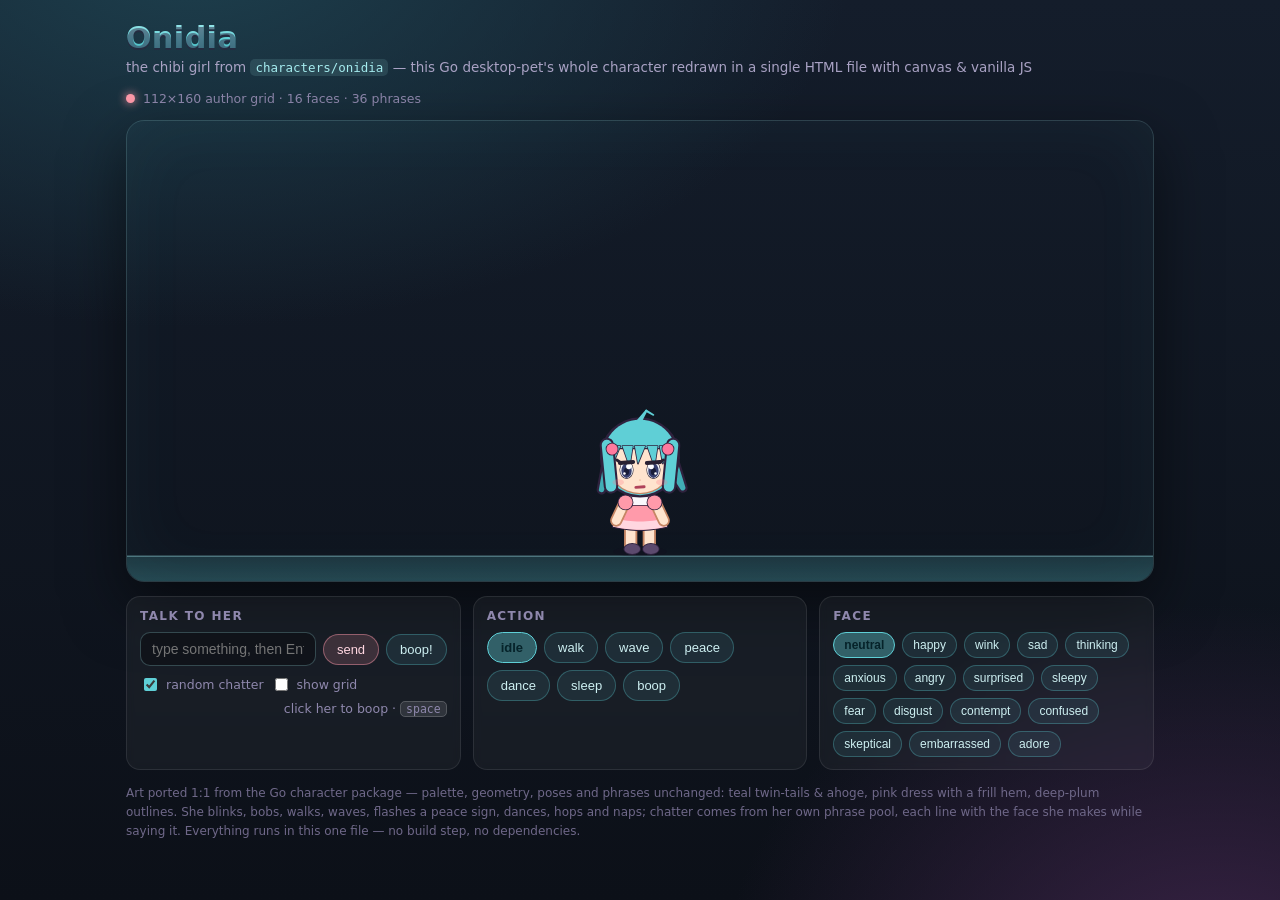
==== commit d1845bfb: "add ga tags" ====
--- a/onidia.html
+++ b/onidia.html
@@ -3,6 +3,12 @@
 <head>
 <meta charset="utf-8">
 <meta name="viewport" content="width=device-width, initial-scale=1">
+<script async src="https://www.googletagmanager.com/gtm.js?id=GTM-T2ZSP4BQ"></script>
+<script>
+  window.dataLayer = window.dataLayer || [];
+  function gtag(){dataLayer.push(arguments);}
+  gtag('js', new Date());
+</script>
 <title>Onidia — chibi desktop pet in one HTML file</title>
 <style>
   *{box-sizing:border-box}
